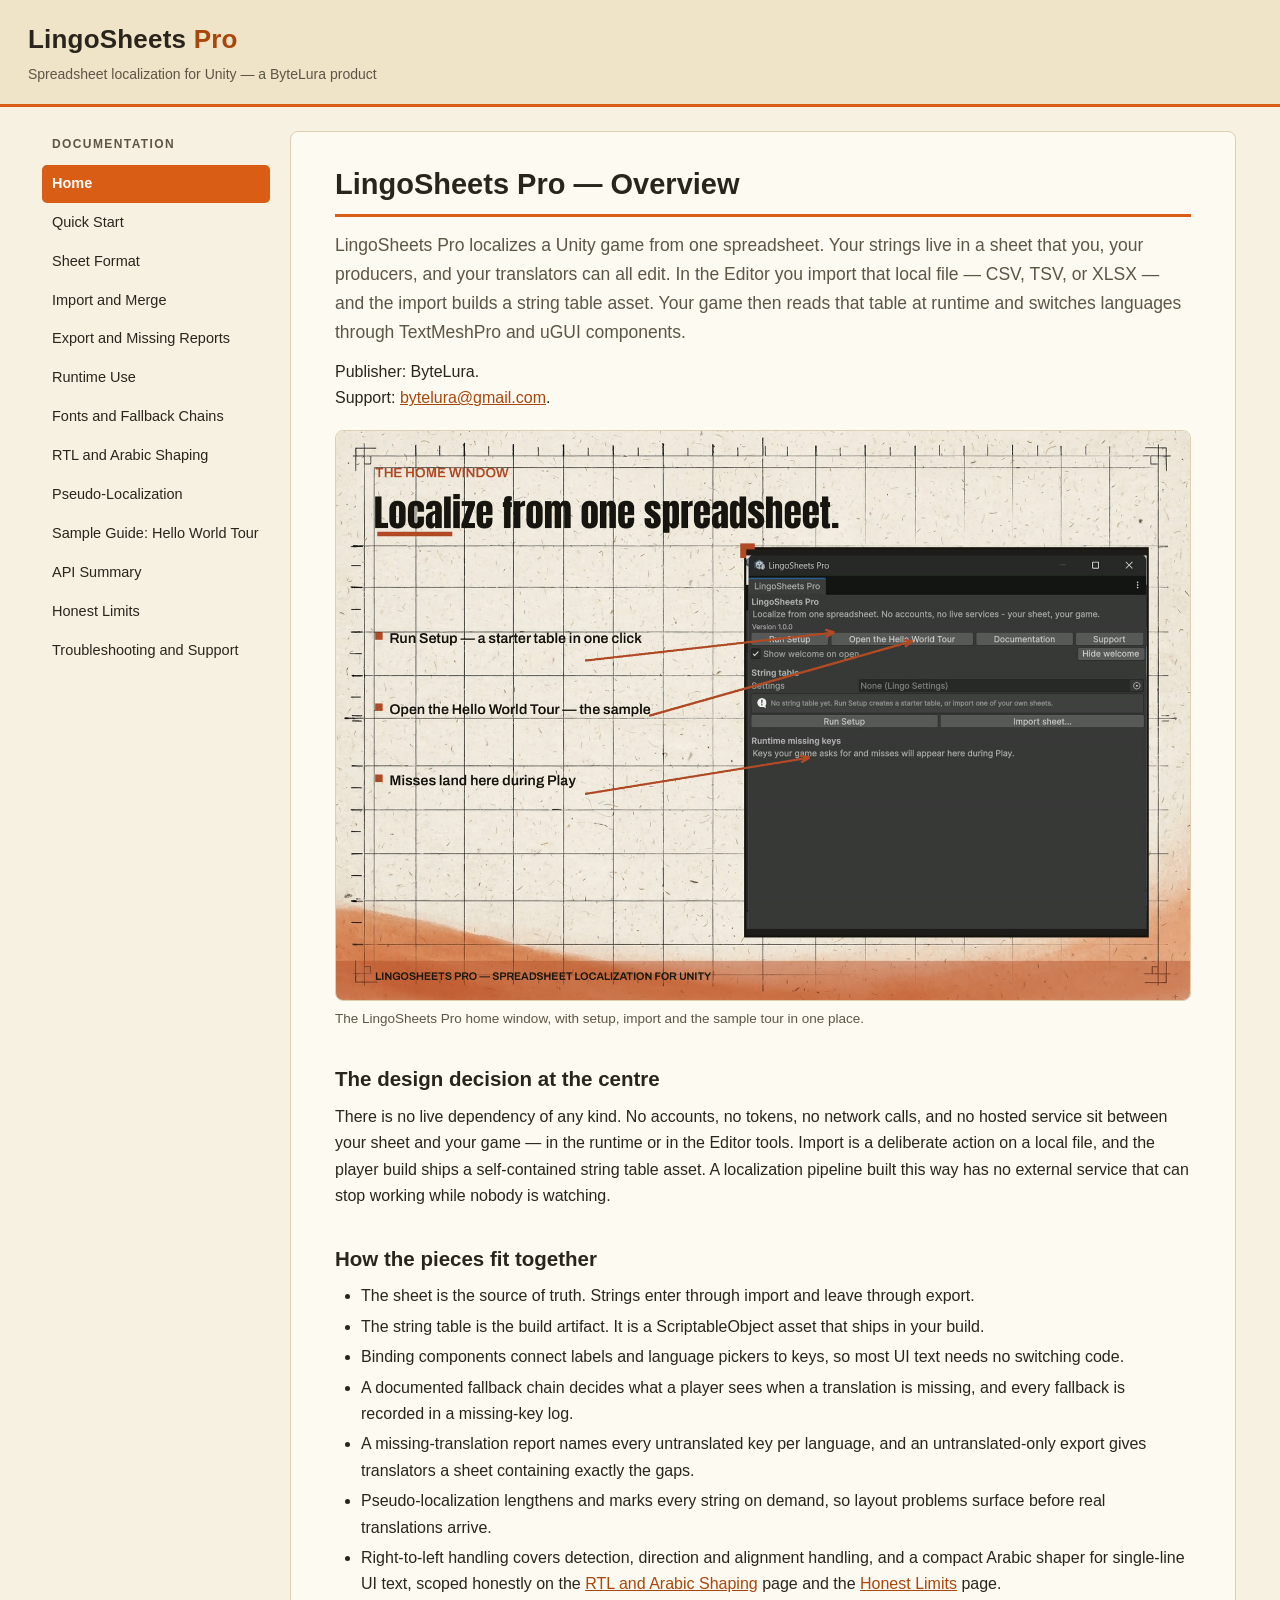
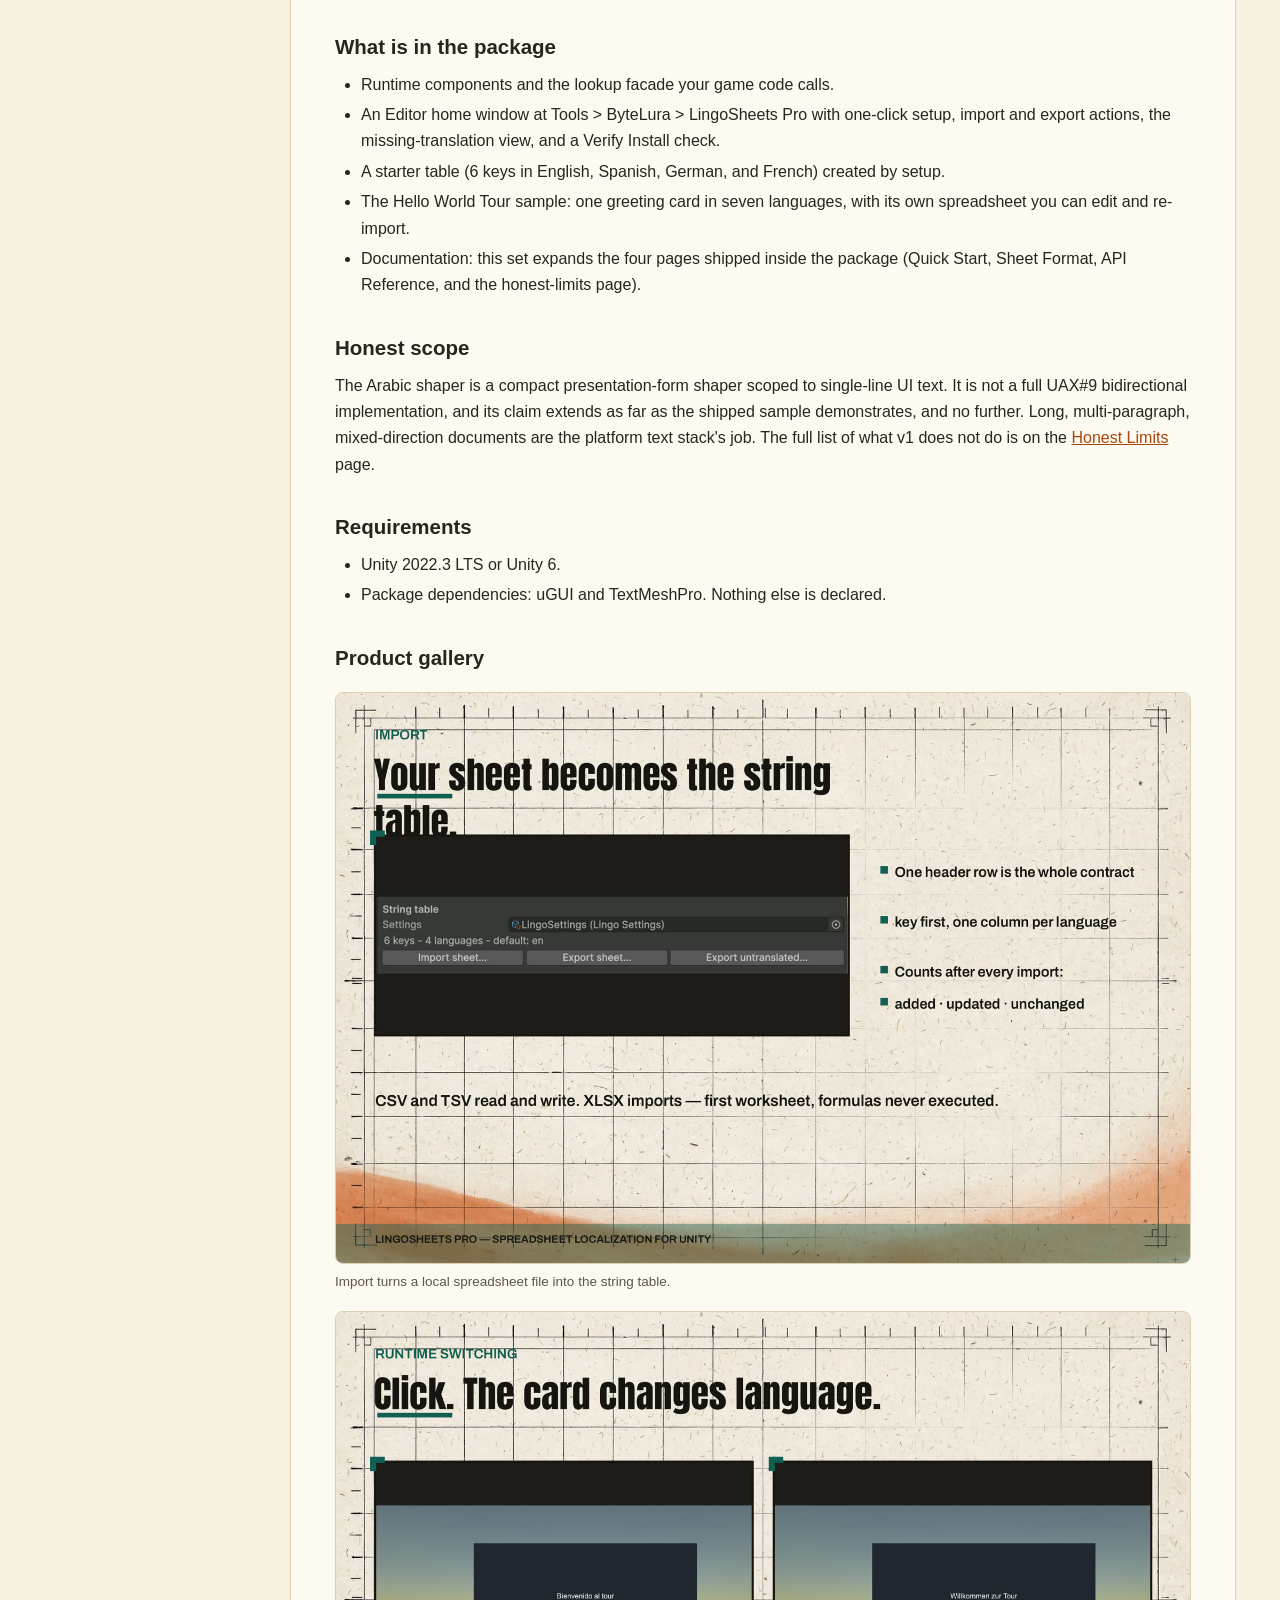
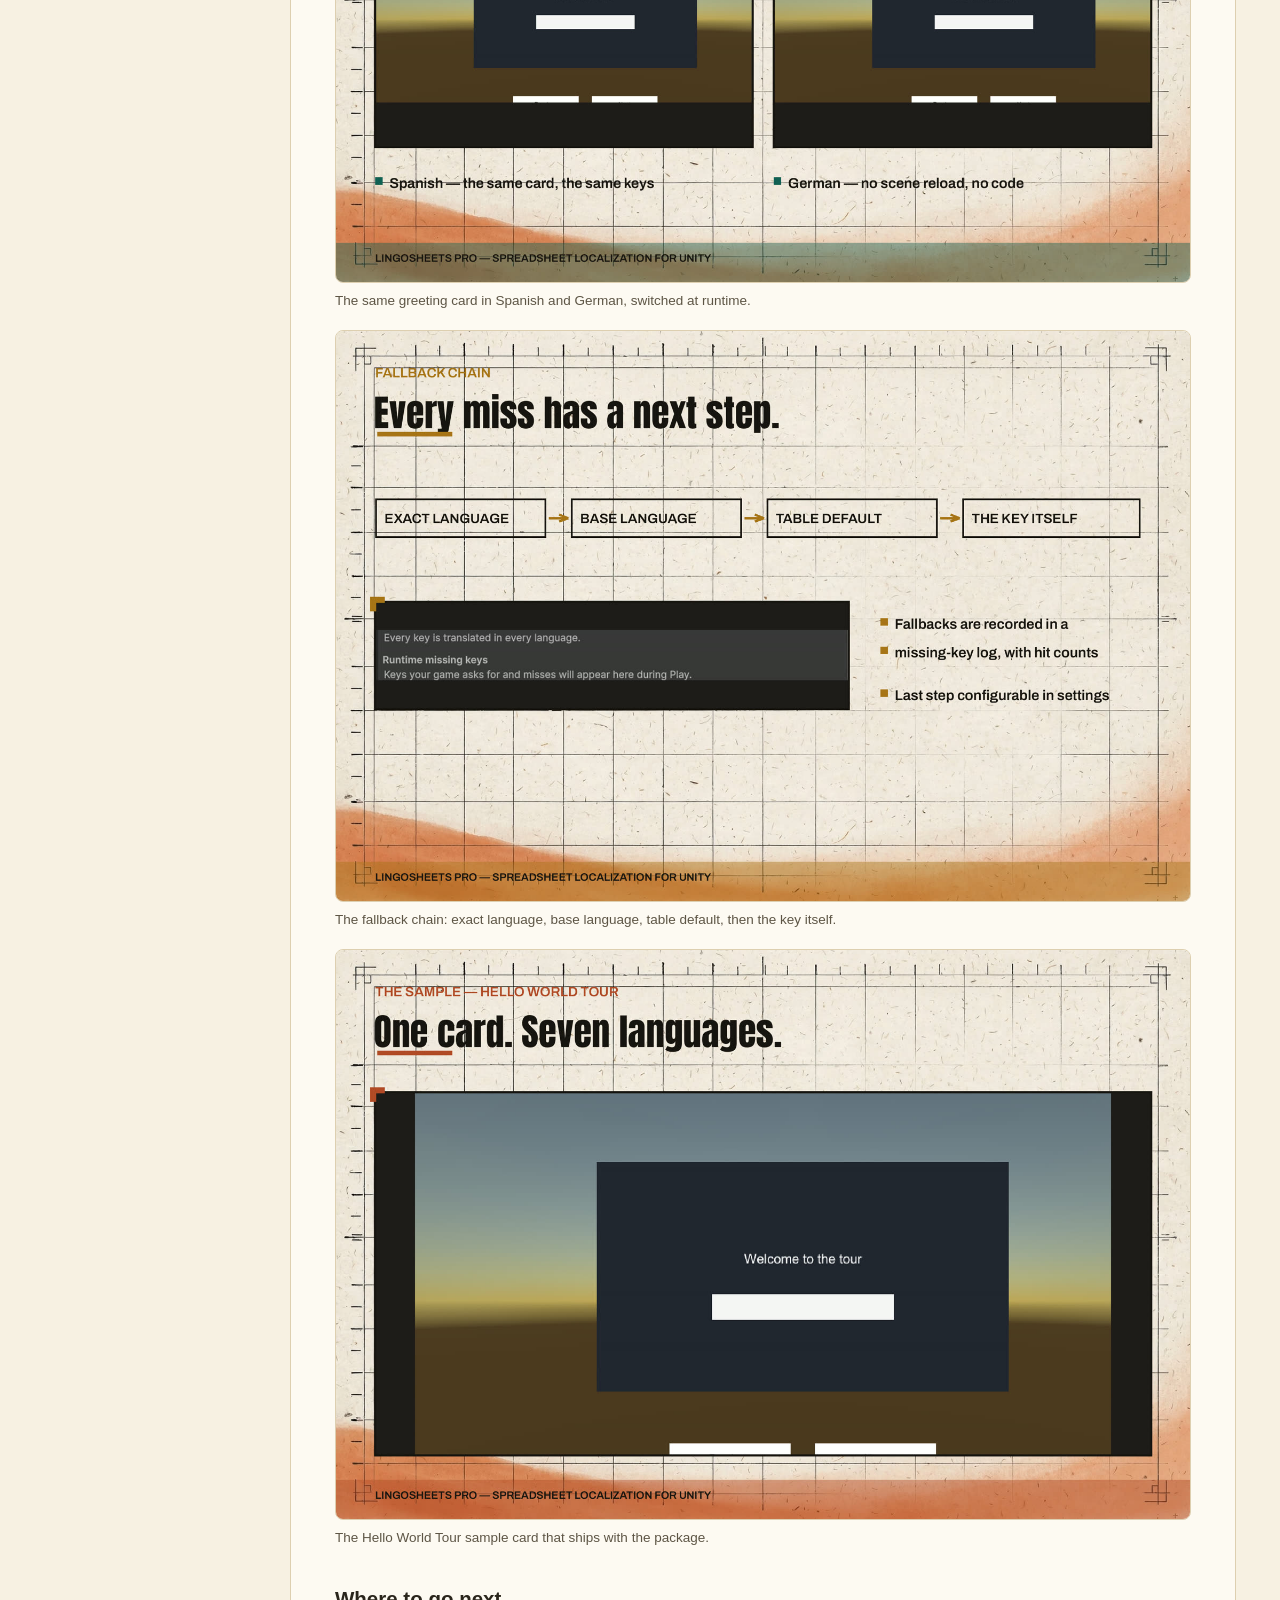
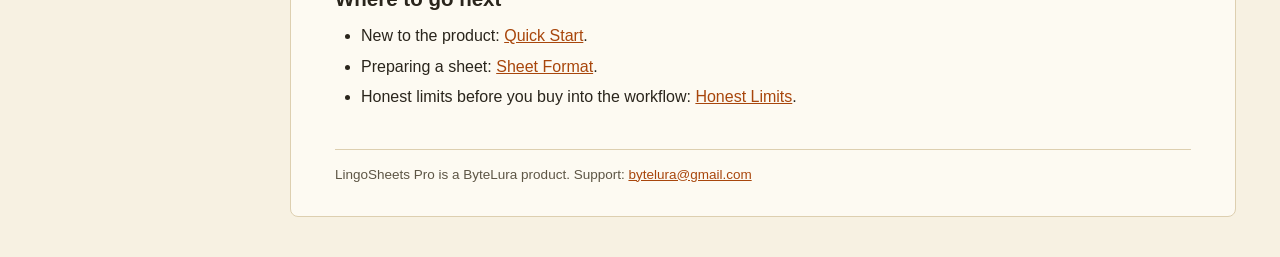
==== index.html @ fd56d23b "ByteLura documentation site — initial publish" ====
<!DOCTYPE html>
<html lang="en">
<head>
<meta charset="utf-8">
<meta name="viewport" content="width=device-width, initial-scale=1">
<title>Overview — LingoSheets Pro Documentation</title>
<link rel="stylesheet" href="style.css">
</head>
<body>
<header class="site-header">
<div class="site-title">LingoSheets <span>Pro</span></div>
<div class="site-tag">Spreadsheet localization for Unity — a ByteLura product</div>
</header>
<div class="layout">
<nav class="sidebar"><div class="nav-heading">Documentation</div><a href="index.html" class="active">Home</a><a href="quick-start.html">Quick Start</a><a href="sheet-format.html">Sheet Format</a><a href="import-and-merge.html">Import and Merge</a><a href="export-and-missing-reports.html">Export and Missing Reports</a><a href="runtime-use.html">Runtime Use</a><a href="fonts-and-fallback-chains.html">Fonts and Fallback Chains</a><a href="rtl-and-arabic-shaping.html">RTL and Arabic Shaping</a><a href="pseudo-localization.html">Pseudo-Localization</a><a href="sample-guide.html">Sample Guide: Hello World Tour</a><a href="api-summary.html">API Summary</a><a href="honest-limits.html">Honest Limits</a><a href="troubleshooting-and-support.html">Troubleshooting and Support</a></nav>
<main>
<h1>LingoSheets Pro — Overview</h1>
<p class="lede">LingoSheets Pro localizes a Unity game from one spreadsheet. Your strings live in a sheet that you, your producers, and your translators can all edit. In the Editor you import that local file — CSV, TSV, or XLSX — and the import builds a string table asset. Your game then reads that table at runtime and switches languages through TextMeshPro and uGUI components.</p>
<p>Publisher: ByteLura.<br>Support: <a href="mailto:bytelura@gmail.com">bytelura@gmail.com</a>.</p>
<figure class="doc-shot"><img class="doc-hero" src="images/hero.jpg" alt="LingoSheets Pro home window in the Unity Editor, showing Run Setup, the Hello World Tour, Documentation and Support actions"><figcaption>The LingoSheets Pro home window, with setup, import and the sample tour in one place.</figcaption></figure>

<h2>The design decision at the centre</h2>
<p>There is no live dependency of any kind. No accounts, no tokens, no network calls, and no hosted service sit between your sheet and your game — in the runtime or in the Editor tools. Import is a deliberate action on a local file, and the player build ships a self-contained string table asset. A localization pipeline built this way has no external service that can stop working while nobody is watching.</p>

<h2>How the pieces fit together</h2>
<ul>
<li>The sheet is the source of truth. Strings enter through import and leave through export.</li>
<li>The string table is the build artifact. It is a ScriptableObject asset that ships in your build.</li>
<li>Binding components connect labels and language pickers to keys, so most UI text needs no switching code.</li>
<li>A documented fallback chain decides what a player sees when a translation is missing, and every fallback is recorded in a missing-key log.</li>
<li>A missing-translation report names every untranslated key per language, and an untranslated-only export gives translators a sheet containing exactly the gaps.</li>
<li>Pseudo-localization lengthens and marks every string on demand, so layout problems surface before real translations arrive.</li>
<li>Right-to-left handling covers detection, direction and alignment handling, and a compact Arabic shaper for single-line UI text, scoped honestly on the <a href="rtl-and-arabic-shaping.html">RTL and Arabic Shaping</a> page and the <a href="honest-limits.html">Honest Limits</a> page.</li>
</ul>

<h2>What is in the package</h2>
<ul>
<li>Runtime components and the lookup facade your game code calls.</li>
<li>An Editor home window at Tools &gt; ByteLura &gt; LingoSheets Pro with one-click setup, import and export actions, the missing-translation view, and a Verify Install check.</li>
<li>A starter table (6 keys in English, Spanish, German, and French) created by setup.</li>
<li>The Hello World Tour sample: one greeting card in seven languages, with its own spreadsheet you can edit and re-import.</li>
<li>Documentation: this set expands the four pages shipped inside the package (Quick Start, Sheet Format, API Reference, and the honest-limits page).</li>
</ul>

<h2>Honest scope</h2>
<p>The Arabic shaper is a compact presentation-form shaper scoped to single-line UI text. It is not a full UAX#9 bidirectional implementation, and its claim extends as far as the shipped sample demonstrates, and no further. Long, multi-paragraph, mixed-direction documents are the platform text stack's job. The full list of what v1 does not do is on the <a href="honest-limits.html">Honest Limits</a> page.</p>

<h2>Requirements</h2>
<ul>
<li>Unity 2022.3 LTS or Unity 6.</li>
<li>Package dependencies: uGUI and TextMeshPro. Nothing else is declared.</li>
</ul>

<h2>Product gallery</h2>
<figure class="doc-shot"><img src="images/import.jpg" alt="String table panel showing Import sheet, Export sheet and Export untranslated actions, with a count of keys and languages"><figcaption>Import turns a local spreadsheet file into the string table.</figcaption></figure>
<figure class="doc-shot"><img src="images/language-switching.jpg" alt="Hello World Tour greeting card shown in Spanish and German after a runtime language switch"><figcaption>The same greeting card in Spanish and German, switched at runtime.</figcaption></figure>
<figure class="doc-shot"><img src="images/fallback-chain.jpg" alt="Fallback chain steps from the exact language through the base language and the table default to the key itself"><figcaption>The fallback chain: exact language, base language, table default, then the key itself.</figcaption></figure>
<figure class="doc-shot"><img src="images/sample-tour.jpg" alt="Hello World Tour sample card displaying the welcome greeting in the Unity Editor"><figcaption>The Hello World Tour sample card that ships with the package.</figcaption></figure>

<h2>Where to go next</h2>
<ul>
<li>New to the product: <a href="quick-start.html">Quick Start</a>.</li>
<li>Preparing a sheet: <a href="sheet-format.html">Sheet Format</a>.</li>
<li>Honest limits before you buy into the workflow: <a href="honest-limits.html">Honest Limits</a>.</li>
</ul>
<footer class="page-footer">LingoSheets Pro is a ByteLura product. Support: <a href="mailto:bytelura@gmail.com">bytelura@gmail.com</a></footer>
</main>
</div>
</body>
</html>
---- style.css ----
:root{
  --parchment:#f7f1e2;
  --parchment-deep:#efe3c8;
  --paper:#fdfaf2;
  --ink:#2a251c;
  --ink-soft:#5d5545;
  --accent:#d95d14;
  --accent-dark:#a8460c;
  --line:#ddcfb0;
  --code-bg:#2c261e;
  --code-text:#f4ead3;
}
*{box-sizing:border-box}
html{scroll-behavior:smooth}
body{
  margin:0;background:var(--parchment);color:var(--ink);
  font-family:"Segoe UI",-apple-system,BlinkMacSystemFont,"Helvetica Neue",Arial,sans-serif;
  font-size:16px;line-height:1.65;
}
.site-header{
  background:var(--parchment-deep);
  border-bottom:3px solid var(--accent);
  padding:18px 28px;
}
.site-title{font-size:26px;font-weight:700;letter-spacing:.2px}
.site-title span{color:var(--accent-dark)}
.site-tag{color:var(--ink-soft);font-size:14px;margin-top:2px}
.layout{display:flex;max-width:1240px;margin:0 auto;align-items:flex-start}
.sidebar{
  flex:0 0 264px;width:264px;padding:24px 14px 40px 22px;
  position:sticky;top:0;max-height:100vh;overflow-y:auto;
}
.sidebar .nav-heading{
  font-size:12px;font-weight:700;letter-spacing:1.4px;text-transform:uppercase;
  color:var(--ink-soft);margin:4px 10px 10px;
}
.sidebar a{
  display:block;padding:7px 10px;margin:1px 0;color:var(--ink);
  text-decoration:none;border-radius:5px;font-size:14.5px;
}
.sidebar a:hover{background:var(--parchment-deep)}
.sidebar a.active{background:var(--accent);color:#fff;font-weight:600}
main{
  flex:1;min-width:0;background:var(--paper);
  margin:24px 24px 40px 6px;padding:34px 44px 30px;
  border:1px solid var(--line);border-radius:8px;
}
h1{font-size:29px;line-height:1.25;margin:0 0 14px;padding-bottom:12px;border-bottom:3px solid var(--accent)}
h2{font-size:20.5px;margin:32px 0 8px;color:var(--ink)}
h3{font-size:17px;margin:22px 0 6px}
p{margin:8px 0 12px}
.lede{font-size:17.5px;color:var(--ink-soft)}
ul,ol{margin:8px 0 14px;padding-left:26px}
li{margin:4px 0}
a{color:var(--accent-dark)}
code{
  font-family:Consolas,"Liberation Mono","Courier New",monospace;
  background:var(--parchment-deep);padding:1px 5px;border-radius:3px;font-size:.9em;
}
pre{
  background:var(--code-bg);color:var(--code-text);
  padding:15px 18px;border-radius:7px;overflow-x:auto;
  font-size:13.5px;line-height:1.55;margin:12px 0 18px;
}
pre code{background:none;padding:0;color:inherit;font-size:inherit}
table{border-collapse:collapse;margin:12px 0 18px;width:100%;font-size:14.5px}
th,td{border:1px solid var(--line);padding:8px 11px;text-align:left;vertical-align:top}
th{background:var(--parchment-deep)}
blockquote{
  margin:12px 0;padding:10px 16px;border-left:4px solid var(--accent);
  background:var(--parchment);color:var(--ink-soft);
}
.doc-hero{
  display:block;max-width:100%;height:auto;
  border:1px solid var(--line);border-radius:8px;
}
.doc-shot{margin:18px 0}
.doc-shot img{
  display:block;max-width:100%;height:auto;
  border:1px solid var(--line);border-radius:8px;
}
.doc-shot figcaption{
  color:var(--ink-soft);font-size:13.5px;margin-top:7px;
}
.page-footer{
  margin-top:38px;padding-top:14px;border-top:1px solid var(--line);
  color:var(--ink-soft);font-size:13.5px;
}
@media (max-width:840px){
  .layout{flex-direction:column}
  .sidebar{position:static;width:auto;flex:none;max-height:none;padding:16px 18px 6px}
  main{margin:10px 12px 28px;padding:24px 20px}
  .site-header{padding:14px 18px}
}
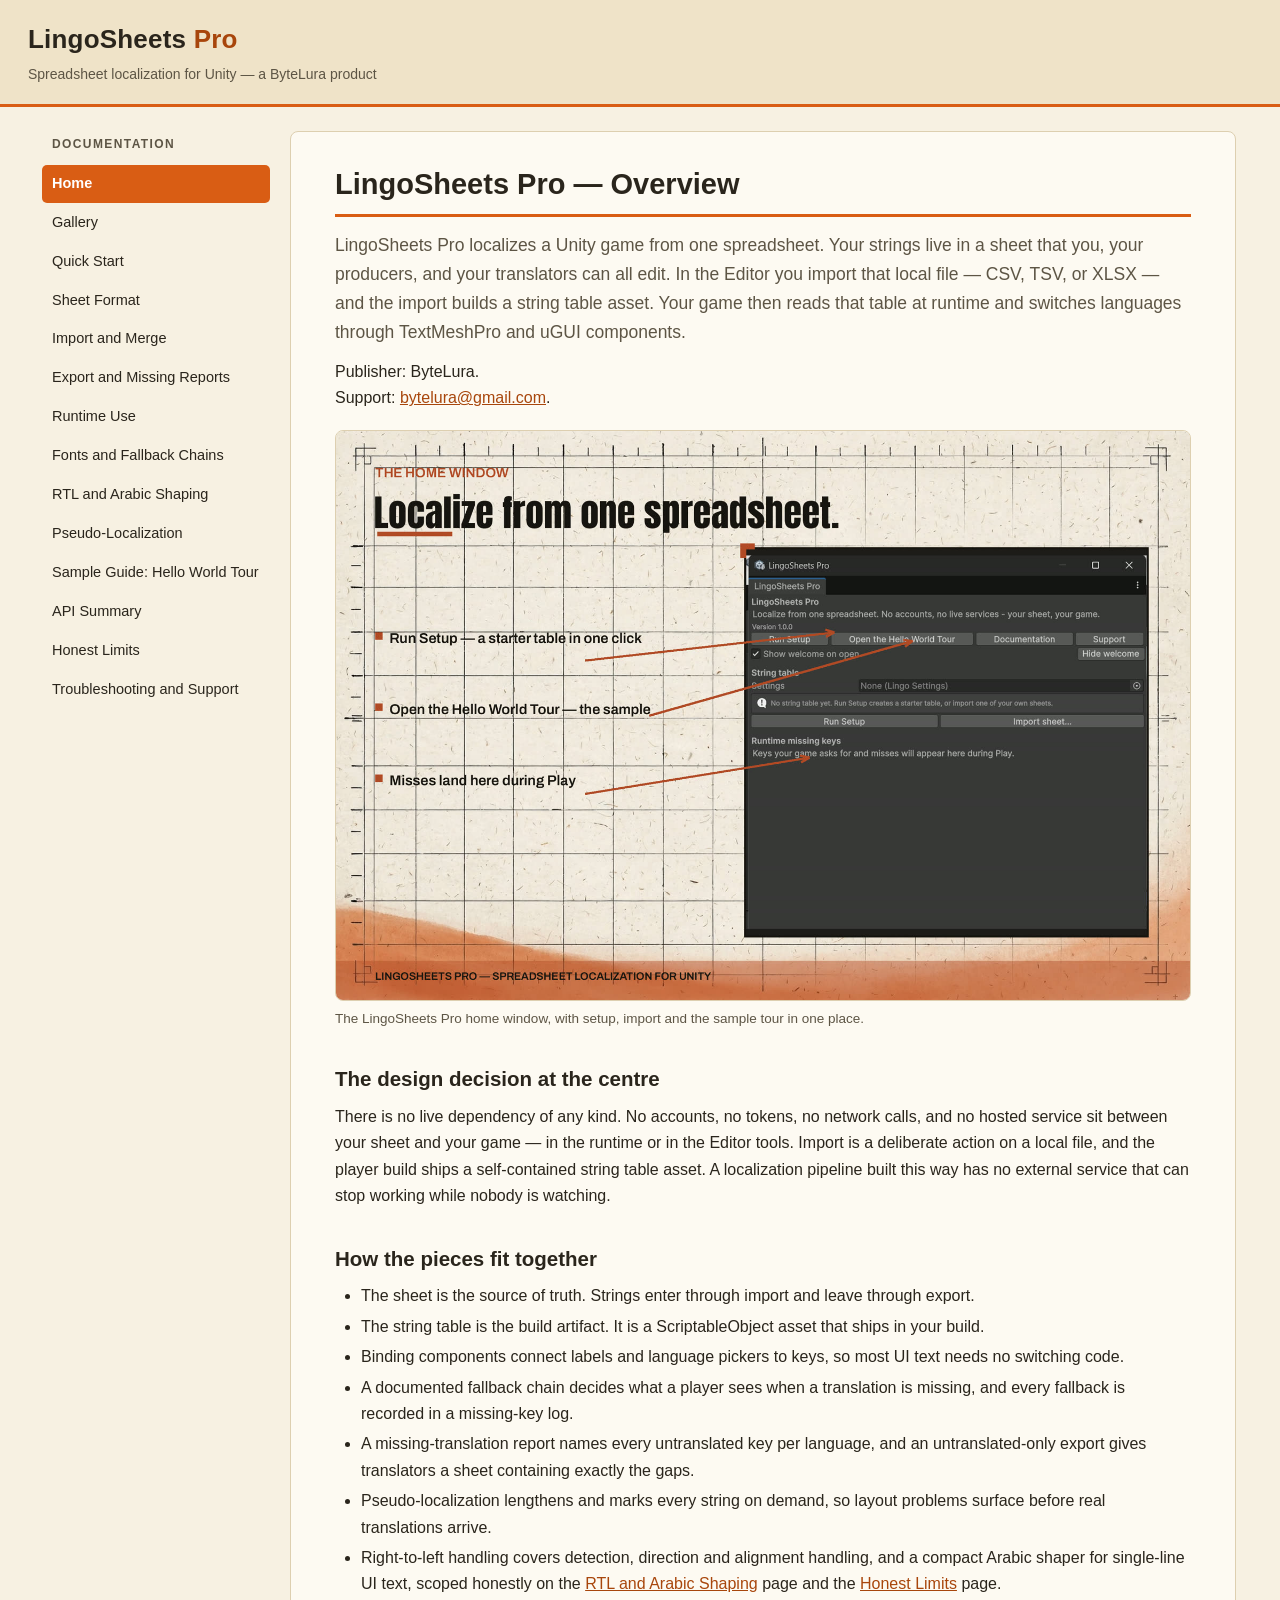
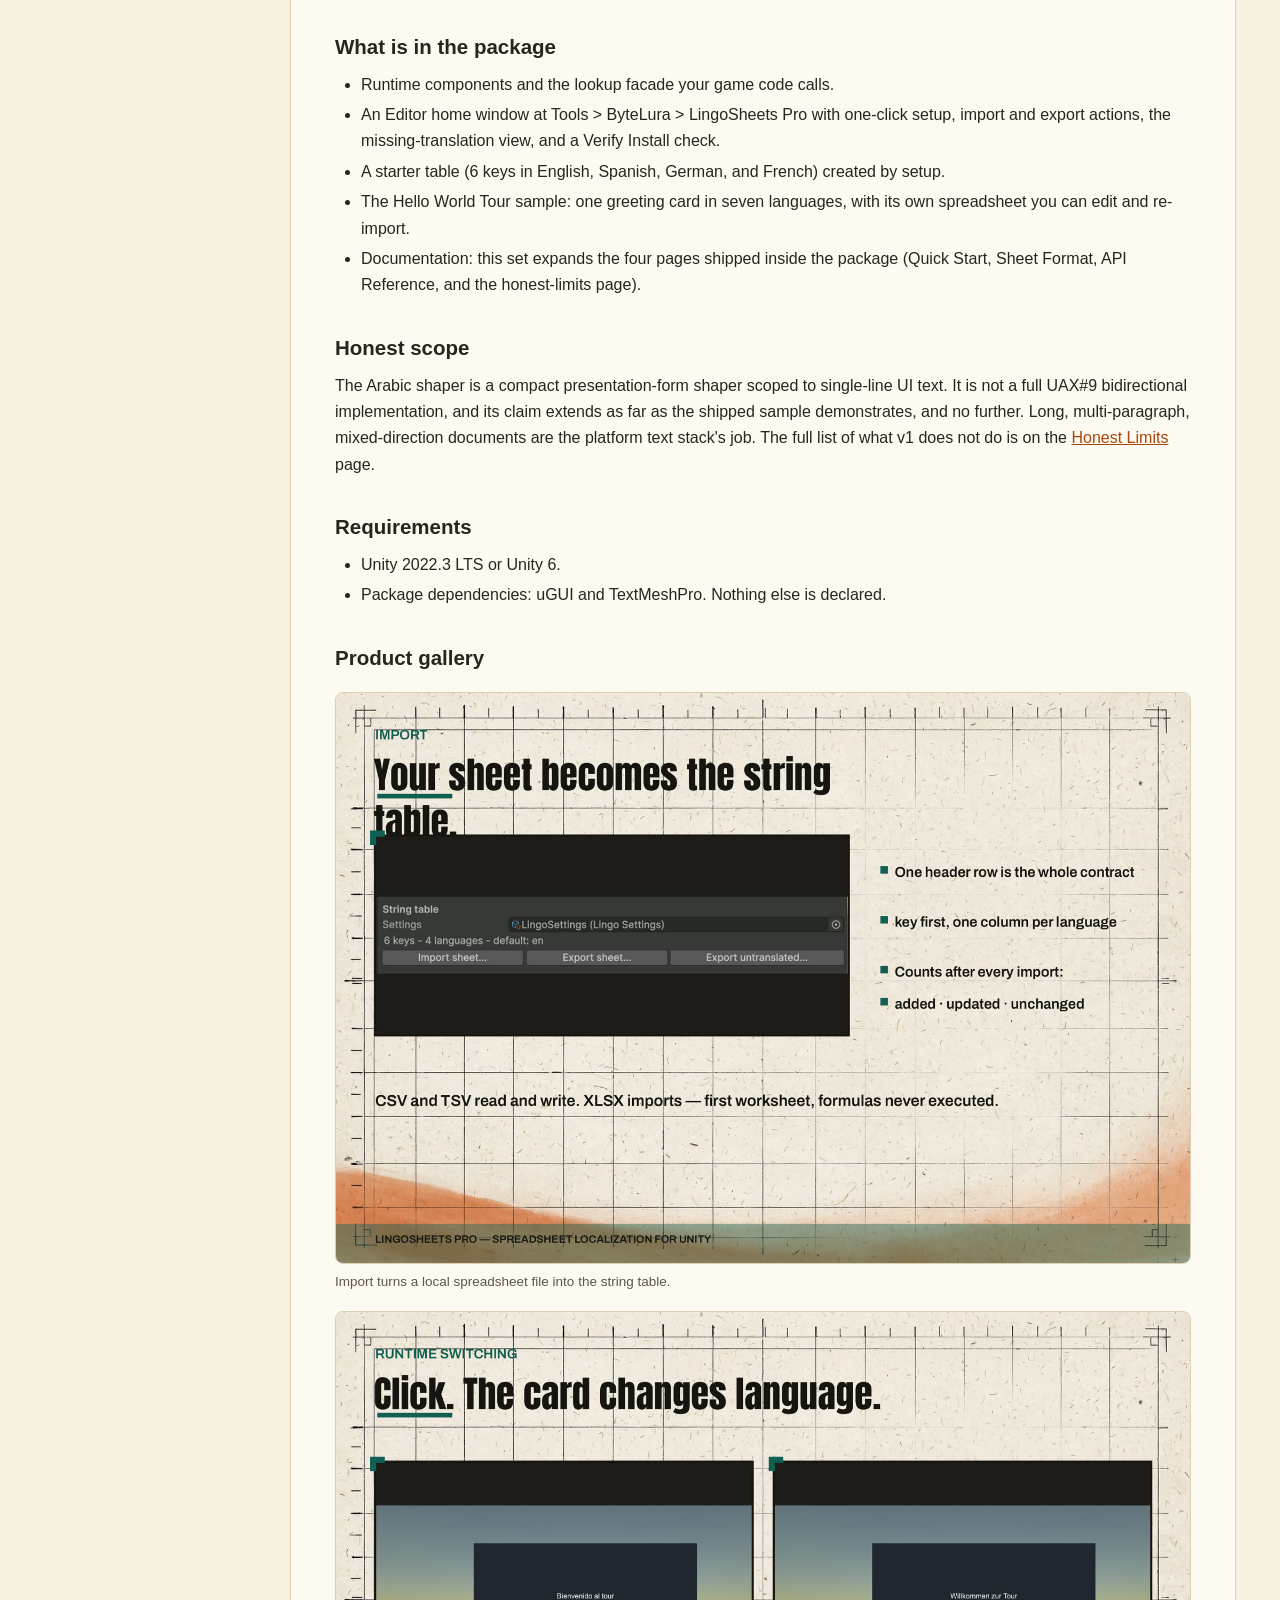
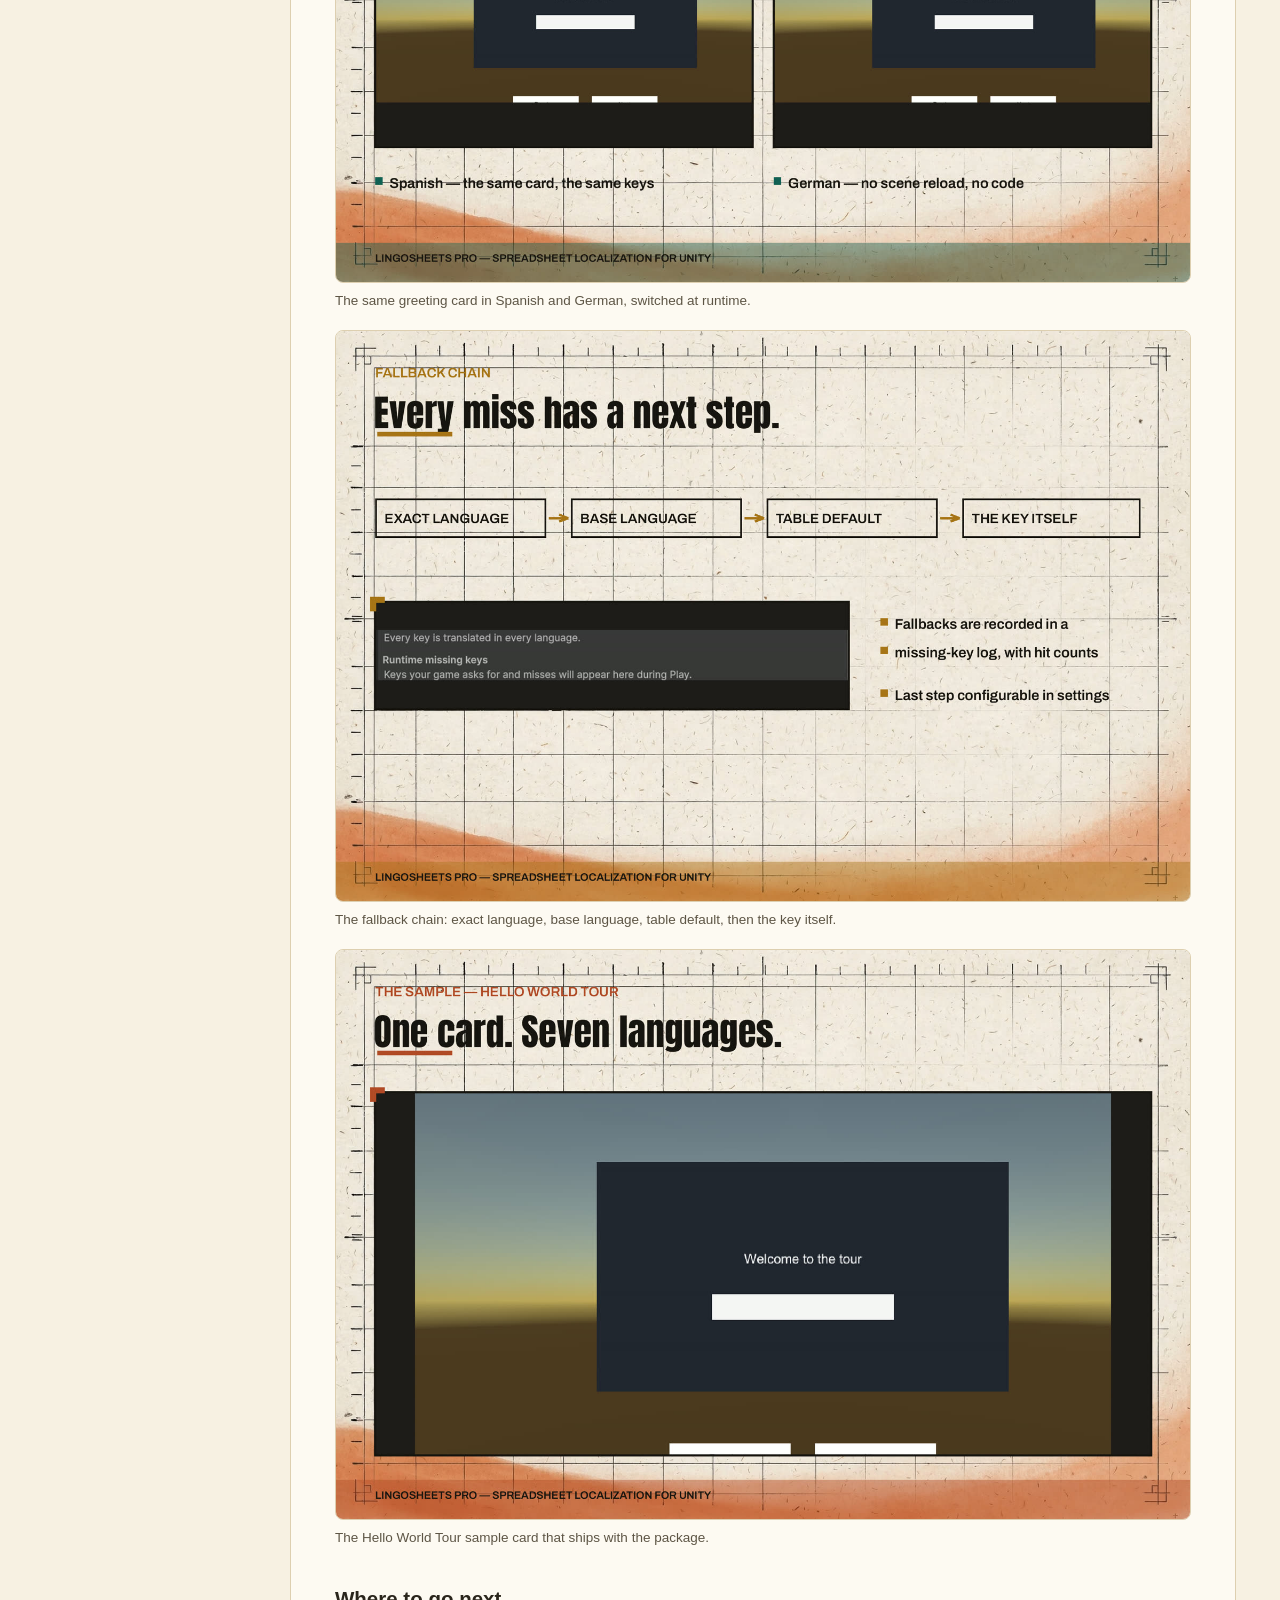
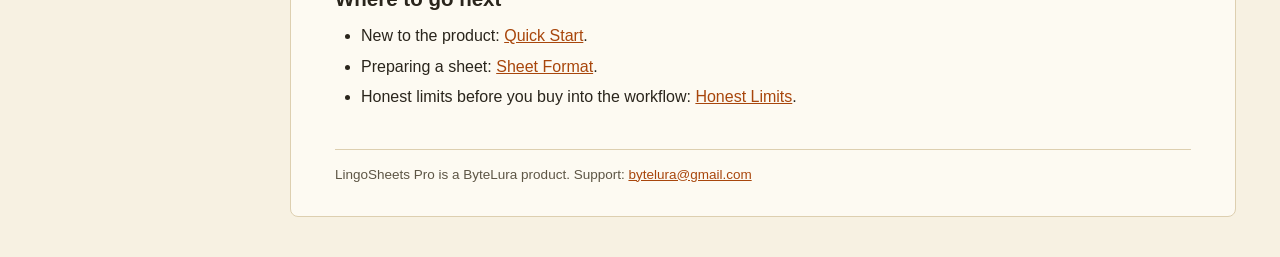
==== commit 914e2ccd: "Add Gallery page with 15 showcase frames New gallery.html following the site pattern (header/sidebar" ====
--- a/index.html
+++ b/index.html
@@ -12,7 +12,7 @@
 <div class="site-tag">Spreadsheet localization for Unity — a ByteLura product</div>
 </header>
 <div class="layout">
-<nav class="sidebar"><div class="nav-heading">Documentation</div><a href="index.html" class="active">Home</a><a href="quick-start.html">Quick Start</a><a href="sheet-format.html">Sheet Format</a><a href="import-and-merge.html">Import and Merge</a><a href="export-and-missing-reports.html">Export and Missing Reports</a><a href="runtime-use.html">Runtime Use</a><a href="fonts-and-fallback-chains.html">Fonts and Fallback Chains</a><a href="rtl-and-arabic-shaping.html">RTL and Arabic Shaping</a><a href="pseudo-localization.html">Pseudo-Localization</a><a href="sample-guide.html">Sample Guide: Hello World Tour</a><a href="api-summary.html">API Summary</a><a href="honest-limits.html">Honest Limits</a><a href="troubleshooting-and-support.html">Troubleshooting and Support</a></nav>
+<nav class="sidebar"><div class="nav-heading">Documentation</div><a href="index.html" class="active">Home</a><a href="gallery.html">Gallery</a><a href="quick-start.html">Quick Start</a><a href="sheet-format.html">Sheet Format</a><a href="import-and-merge.html">Import and Merge</a><a href="export-and-missing-reports.html">Export and Missing Reports</a><a href="runtime-use.html">Runtime Use</a><a href="fonts-and-fallback-chains.html">Fonts and Fallback Chains</a><a href="rtl-and-arabic-shaping.html">RTL and Arabic Shaping</a><a href="pseudo-localization.html">Pseudo-Localization</a><a href="sample-guide.html">Sample Guide: Hello World Tour</a><a href="api-summary.html">API Summary</a><a href="honest-limits.html">Honest Limits</a><a href="troubleshooting-and-support.html">Troubleshooting and Support</a></nav>
 <main>
 <h1>LingoSheets Pro — Overview</h1>
 <p class="lede">LingoSheets Pro localizes a Unity game from one spreadsheet. Your strings live in a sheet that you, your producers, and your translators can all edit. In the Editor you import that local file — CSV, TSV, or XLSX — and the import builds a string table asset. Your game then reads that table at runtime and switches languages through TextMeshPro and uGUI components.</p>
